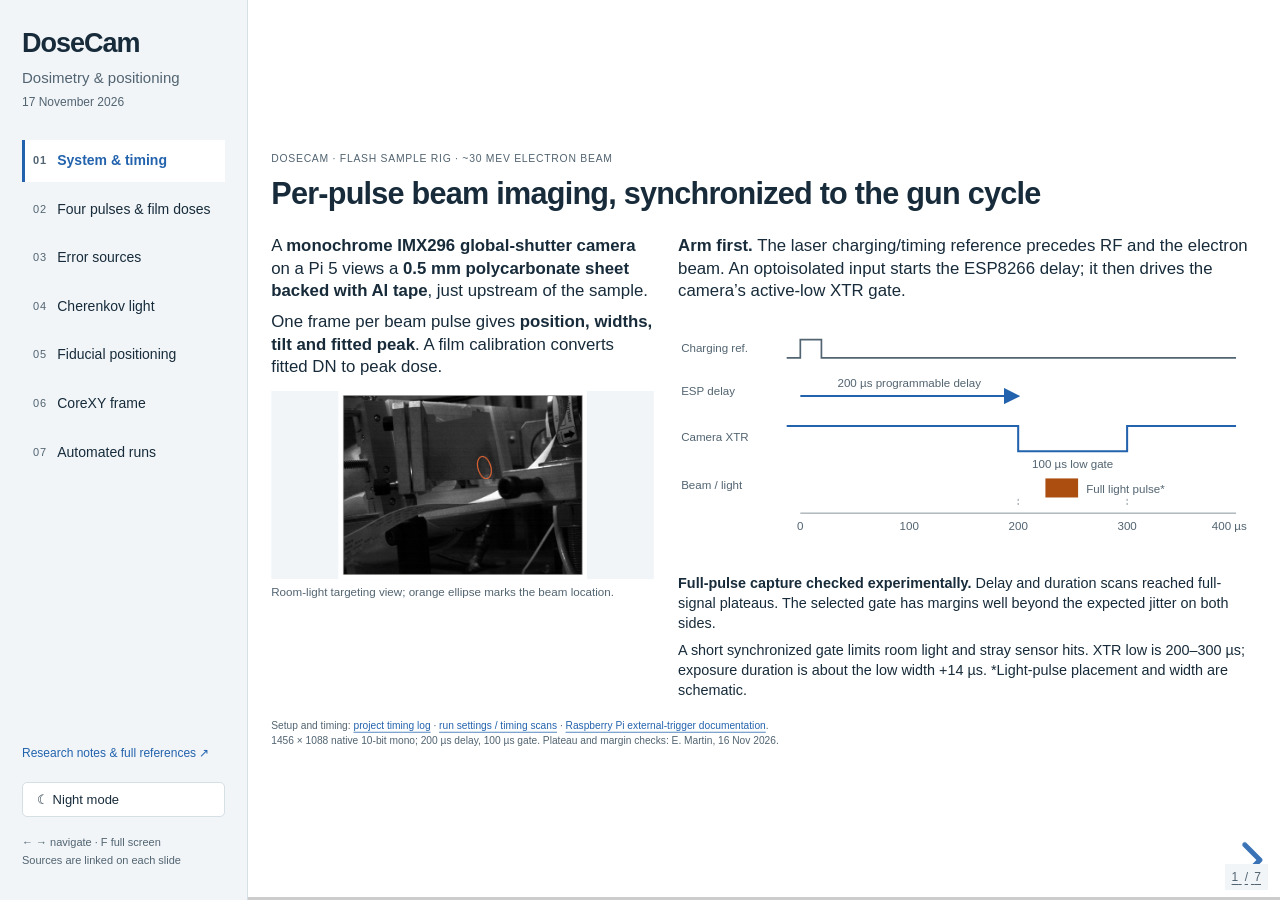
==== docs/slides/2026-11-dosecam-film/index.html @ 444b3585 "Refine CoreXY endpoint loads and document driver holding current" ====
<!DOCTYPE html>
<html lang="en" data-theme="day">
<head>
<meta charset="utf-8"><meta name="viewport" content="width=device-width, initial-scale=1">
<title>DoseCam — dosimetry, positioning and automated runs</title>
<link rel="stylesheet" href="../vendor/reveal.js-5.1.0/reset.css">
<link rel="stylesheet" href="../vendor/reveal.js-5.1.0/reveal.css">
<link rel="stylesheet" href="style.css?v=20261117-torque1">
</head>
<body>
<aside class="outline" aria-label="Presentation outline">
  <a class="brand" href="#/system">DoseCam</a>
  <p class="deck-meta">Dosimetry &amp; positioning<br><span>17 November 2026</span></p>
  <nav aria-label="Slides">
    <a href="#/system" data-slide="0"><span>01</span> System &amp; timing</a>
    <a href="#/comparison" data-slide="1"><span>02</span> Four pulses &amp; film doses</a>
    <a href="#/scatter" data-slide="2"><span>03</span> Error sources</a>
    <a href="#/geometry" data-slide="3"><span>04</span> Cherenkov light</a>
    <a href="#/alignment" data-slide="4"><span>05</span> Fiducial positioning</a>
    <a href="#/corexy" data-slide="5"><span>06</span> CoreXY frame</a>
    <a href="#/automation" data-slide="6"><span>07</span> Automated runs</a>
  </nav>
  <div class="outline-bottom">
    <a href="research.html" target="_blank" rel="noopener">Research notes &amp; full references ↗</a>
    <button id="theme-toggle" type="button" aria-label="Switch to night mode">☾ Night mode</button>
    <p>← → navigate · F full screen<br>Sources are linked on each slide</p>
  </div>
</aside>
<main class="reveal" aria-label="DoseCam presentation"><div class="slides">

<section id="system">
  <p class="eyebrow">DoseCam · FLASH sample rig · ~30 MeV electron beam</p>
  <h1>Per-pulse beam imaging, synchronized to the gun cycle</h1>
  <div class="columns system-layout">
    <div>
      <p>A <b>monochrome IMX296 global-shutter camera</b> on a Pi 5 views a <b>0.5 mm polycarbonate sheet backed with Al tape</b>, just upstream of the sample.</p>
      <p>One frame per beam pulse gives <b>position, widths, tilt and fitted peak</b>. A film calibration converts fitted DN to peak dose.</p>
      <figure class="target-photo"><img src="img/targeting_raw.png" alt="Room-light camera view of the target plate, with an orange ellipse marking the beam position"><figcaption>Room-light targeting view; orange ellipse marks the beam location.</figcaption></figure>
    </div>
    <div>
      <p><b>Arm first.</b> The laser charging/timing reference precedes RF and the electron beam. An optoisolated input starts the ESP8266 delay; it then drives the camera’s active-low XTR gate.</p>
      <svg viewBox="0 0 850 345" role="img" aria-label="Timing relative to laser charging: reference at zero, programmable delay of 200 microseconds, camera XTR low from 200 to 300 microseconds, and the beam-light pulse schematically inside the gate with margins on both sides. Delay and duration scans established a full-signal plateau; the selected margins exceed the expected jitter. Pulse shape and position are schematic.">
        <defs><marker id="delayArrow" markerWidth="8" markerHeight="8" refX="7" refY="4" orient="auto"><path d="M0 0L8 4L0 8" fill="var(--blue)"/></marker></defs>
        <g class="svg-small"><text x="5" y="48">Charging ref.</text><text x="5" y="112">ESP delay</text><text x="5" y="179">Camera XTR</text><text x="5" y="250">Beam / light</text></g>
        <path d="M160 57H180V30H211V57H820" fill="none" stroke="var(--ink2)" stroke-width="2.5"/>
        <path d="M180 113H500" stroke="var(--blue)" stroke-width="3" marker-end="url(#delayArrow)"/>
        <text x="340" y="100" text-anchor="middle" class="svg-small">200 µs programmable delay</text>
        <path d="M160 157H500V194H660V157H820" stroke="var(--blue)" stroke-width="3" fill="none"/>
        <text x="580" y="218" text-anchor="middle" class="svg-small">100 µs low gate</text>
        <rect x="540" y="234" width="48" height="28" fill="var(--orange)"/>
        <text x="600" y="255" class="svg-small">Full light pulse*</text>
        <path d="M500 264V275M660 264V275" stroke="var(--ink2)" stroke-width="1" stroke-dasharray="3 3"/>
        <path d="M180 285H820" fill="none" stroke="var(--ink2)"/>
        <g class="svg-small" text-anchor="middle"><text x="180" y="310">0</text><text x="340" y="310">100</text><text x="500" y="310">200</text><text x="660" y="310">300</text><text x="810" y="310">400 µs</text></g>
      </svg>
      <p class="timing-note"><b>Full-pulse capture checked experimentally.</b> Delay and duration scans reached full-signal plateaus. The selected gate has margins well beyond the expected jitter on both sides.</p>
      <p class="timing-note">A short synchronized gate limits room light and stray sensor hits. XTR low is 200–300 µs; exposure duration is about the low width +14 µs. *Light-pulse placement and width are schematic.</p>
    </div>
  </div>
  <p class="sources">Setup and timing: <a href="../../history/DOSECAM_AGENT_LOG.md" target="_blank">project timing log</a> · <a href="../../analysis/20261116_film_comparison/README.md" target="_blank">run settings / timing scans</a> · <a href="https://www.raspberrypi.com/documentation/accessories/global-shutter-camera.html" target="_blank" rel="noopener">Raspberry Pi external-trigger documentation</a>.<br>1456 × 1088 native 10-bit mono; 200 µs delay, 100 µs gate. Plateau and margin checks: E. Martin, 16 Nov 2026.</p>
</section>

<section id="comparison">
  <p class="eyebrow">13 October 2026 · PolyAlDosCal … 000006 · EBT-XD lot 06092501</p>
  <h1>Four beam pulses: camera fits and film dosimetry</h1>
  <figure class="frame-figure"><img src="img/frames.png" alt="Four background-subtracted beam images on a common color scale, with 1-sigma solid and 2-sigma dashed Gaussian fit ellipses. Pulse 1 B1: film 40.94 Gy; pulse 2 A1: 39.61 Gy; pulse 3 A2: 39.75 Gy; pulse 4 A3: 39.70 Gy."><figcaption>Same net-DN scale; 3 × 3 median for display. Cyan ellipses: fitted 1σ (solid) and 2σ (dashed). Prompt sensor hits are masked in the fit.</figcaption></figure>
  <table class="comparison-table">
    <thead><tr><th>Pulse → film well</th><th>Fit peak (DN)</th><th>Camera peak (Gy)</th><th>EBT-XD peak (Gy)</th><th>Camera − film</th></tr></thead>
    <tbody>
    <tr><td>1 → B1</td><td>42.24</td><td>39.99</td><td><b>40.94</b></td><td>−2.3%</td></tr>
    <tr><td>2 → A1</td><td>42.92</td><td>40.63</td><td><b>39.61</b></td><td>+2.6%</td></tr>
    <tr><td>3 → A2</td><td>42.45</td><td>40.19</td><td><b>39.75</b></td><td>+1.1%</td></tr>
    <tr><td>4 → A3</td><td>41.40</td><td>39.19</td><td><b>39.70</b></td><td>−1.3%</td></tr>
    </tbody>
  </table>
  <p class="comparison-summary"><b>Calibration: 1.0563 DN/Gy</b> = mean fit peak / mean film dose. Camera/film ratio sample SD: <b>2.2%</b> (n = 4). Spot σ ≈ 20 × 35 px; centroid moves ~9 px.</p>
  <p class="sources">Measured data and methods: <a href="../../analysis/20261116_film_comparison/README.md" target="_blank">comparison analysis</a> · <a href="../../analysis/20261116_film_comparison/scripts/crosscal.csv" target="_blank">fit parameters</a> · <a href="../../analysis/20261116_film_comparison/scripts/figs.py" target="_blank">figure source</a>.<br>Film read by J. Sherman using a 24 h curve; peak = maximum over a 10 px window. Frame → well order: B1, A1, A2, A3. Single dose level; zero intercept assumed.</p>
</section>

<section id="scatter">
  <p class="eyebrow">Observed camera / film ratio scatter: 2.2% sample SD · four paired pulses</p>
  <h1>Error sources and what the data constrain</h1>
  <table class="error-table">
    <thead><tr><th>Source</th><th>Size / status</th><th>Evidence and limitation</th></tr></thead>
    <tbody>
    <tr><td><b>Camera photon statistics</b></td><td><b>~0.10%</b> fitted peak</td><td>Ideal Poisson Gaussian floor; N ≈ 1.93 million e⁻ at a 10.7 e⁻/DN gain proxy. 8–12 e⁻/DN gives 0.097–0.118%. <a href="https://softwareservices.flir.com/FFY-U3-16S2-DL/latest/EMVA/EMVA.html" target="_blank" rel="noopener">[1]</a></td></tr>
    <tr><td><b>Read noise / residual hits</b></td><td>~0.2–0.4%</td><td>Fit residual estimate, dependent on correlations; measured dark noise is 0.58 DN rms per pixel.</td></tr>
    <tr><td><b>Masking / fit choices</b></td><td>~1% sensitivity</td><td>Amplitude shifts 1–2% between mask thresholds; much may be common across pulses.</td></tr>
    <tr><td><b>PC / Al-tape target</b></td><td>Likely nonuniform</td><td>Tape surface, contact and local reflectivity can vary across the target. The ~9 px spot drift can therefore change collected light at the same dose; the size of this effect is unmeasured.</td></tr>
    <tr><td><b>Gate timing</b></td><td>Not expected to contribute appreciably</td><td>Delay and duration scans reached full-signal plateaus; operating margins are well beyond expected jitter (operator check).</td></tr>
    <tr><td><b>Film pixel / peak noise</b></td><td>1.9–2.4% per pixel</td><td>Window-maximum error depends on smoothing and correlations; pixel noise cannot be divided by √N for a selected maximum.</td></tr>
    <tr><td><b>Film calibration / rate response</b></td><td>Mixed evidence</td><td>Some EBT-XD studies report UHDR overresponse <a href="https://doi.org/10.3389/fphy.2025.1474416" target="_blank" rel="noopener">[2a]</a><a href="https://doi.org/10.3390/app15148101" target="_blank" rel="noopener">[2b]</a>, others no significant dependence within tested ranges <a href="https://doi.org/10.1002/acm2.13270" target="_blank" rel="noopener">[2c]</a><a href="https://doi.org/10.1016/j.ejmp.2026.105723" target="_blank" rel="noopener">[2d]</a>. No rate-related bias is established for this run.</td></tr>
    </tbody>
  </table>
  <p class="takeaway">The <b>Al-tape target is likely nonuniform</b>: spot motion can change the optical response. The observed <b>2.2%</b> camera/film scatter is much larger than the ideal photon-statistics floor; these data do not isolate each contribution.</p>
  <p class="sources">Local estimates: <a href="../../analysis/20261116_film_comparison/README.md" target="_blank">comparison analysis</a>. [1] <a href="https://softwareservices.flir.com/FFY-U3-16S2-DL/latest/EMVA/EMVA.html" target="_blank" rel="noopener">Teledyne FLIR IMX296 mono EMVA</a> (gain proxy, not this module’s calibration).<br>EBT-XD overresponse: [2a] <a href="https://doi.org/10.3389/fphy.2025.1474416" target="_blank" rel="noopener">Del Sarto et al. (2025)</a>, [2b] <a href="https://doi.org/10.3390/app15148101" target="_blank" rel="noopener">Cayley et al. (2025)</a>. No significant dependence: [2c] <a href="https://doi.org/10.1002/acm2.13270" target="_blank" rel="noopener">Szpala et al. (2021)</a>, [2d] <a href="https://doi.org/10.1016/j.ejmp.2026.105723" target="_blank" rel="noopener">Schott et al. (2026)</a>.<br>Studies use different beam conditions and methods. Schott tests 1.06–3.27 Gy/pulse. All film wells are treated on the same basis.</p>
</section>

<section id="geometry">
  <p class="eyebrow">30 MeV electrons · n ≈ 1.585 · angles measured from the sheet normal</p>
  <h1>Primary Cherenkov light should be internally reflected</h1>
  <div class="columns geometry">
    <div>
      <svg viewBox="0 0 690 500" role="img" aria-label="Cross-section: a near-normal electron beam creates a Cherenkov cone with a 51-degree half-angle. A flat aluminum backing reflects the rays to the polycarbonate-air face. Their incidence exceeds the 39-degree critical angle, so they are totally internally reflected.">
        <defs><marker id="beamArrow" markerWidth="8" markerHeight="8" refX="7" refY="4" orient="auto"><path d="M0 0L8 4L0 8" fill="var(--blue)"/></marker></defs>
        <rect x="410" y="50" width="86" height="390" fill="var(--pc)" stroke="var(--rule)" stroke-width="2"/>
        <rect x="496" y="50" width="12" height="390" fill="var(--ink2)"/>
        <text x="408" y="30" class="svg-label">PC</text><text x="516" y="70" class="svg-label">Flat Al</text>
        <text x="288" y="430" class="svg-small">Air</text><text x="416" y="465" class="svg-small">Thickness exaggerated</text>
        <path d="M90 290H650" stroke="var(--blue)" stroke-width="3" fill="none" marker-end="url(#beamArrow)"/>
        <text x="75" y="321" class="svg-label">30 MeV electron →</text>
        <circle cx="453" cy="290" r="5" fill="var(--ink)"/>
        <path d="M453 290L496 237L410 131L473 53" fill="none" stroke="var(--orange)" stroke-width="4"/>
        <path d="M453 290L496 343L420 437" fill="none" stroke="var(--orange)" stroke-width="3" opacity=".55"/>
        <path d="M410 131H365" stroke="var(--ink2)" stroke-dasharray="5 5" fill="none"/>
        <text x="520" y="221" class="svg-label" fill="var(--orange)">51° cone ray</text>
        <text x="178" y="104" class="svg-label" fill="var(--orange)">51° &gt; 39°</text>
        <text x="178" y="130" class="svg-small">Total internal reflection</text>
        <path d="M375 121L410 131" stroke="var(--ink2)" fill="none"/>
        <text x="69" y="377" class="svg-small" fill="var(--orange)">Orange: ideal primary Cherenkov path</text>
        <text x="69" y="402" class="svg-small">The primary cone is outside the escape cone.</text>
      </svg>
    </div>
    <div>
      <p><b>Cone half-angle:</b> cos θ<sub>C</sub> = 1/(βn) → <b>50.9°</b> for β = 0.99986, n = 1.585. <a href="https://pdg.lbl.gov/2024/reviews/rpp2024-rev-particle-detectors-accel.pdf#page=17" target="_blank" rel="noopener">[3]</a></p>
      <p><b>Escape limit:</b> θ<sub>crit</sub> = sin⁻¹(1/n) = <b>39.1°</b>. A 51° ray would require sin θ<sub>air</sub> = <b>1.23</b>; it cannot refract into air. <a href="https://openstax.org/books/college-physics/pages/25-4-total-internal-reflection" target="_blank" rel="noopener">[4]</a></p>
      <p>A parallel, specular Al backing preserves incidence angle. Up to ~12° sheet tilt leaves the primary cone above the escape limit.</p>
    </div>
  </div>
  <p class="takeaway">For this geometry, primary Cherenkov light should remain inside the sheet after a flat Al reflection. Undoped PC can also produce scintillation light. <a href="https://www.jstage.jst.go.jp/article/jhps/49/2/49_98/_pdf" target="_blank" rel="noopener">[5]</a></p>
  <p class="sources">[3] PDG (2024), §35.5, Eq. 35.5. [4] OpenStax, §25.4, Snell’s law and total internal reflection. Tilt boundary θ<sub>C</sub> − θ<sub>crit</sub> ≈ 11.8° at n = 1.585.<br>[5] Nakamura et al. (2014), <a href="https://doi.org/10.5453/jhps.49.98" target="_blank" rel="noopener">doi:10.5453/jhps.49.98</a>: intrinsic PC emission. Reflection diagram assumes smooth, parallel faces and near-normal primary tracks.</p>
</section>

<section id="alignment">
  <p class="eyebrow">Feature contrast observed · fiducial calibration and monitoring planned</p>
  <h1>Add fiducials to calibrate and monitor target position</h1>
  <div class="columns alignment-examples">
    <figure>
      <h2>Pulse 2 · A1</h2>
      <svg viewBox="40 381 383 313" role="img" aria-label="Contrast-enhanced pulse 2 image showing dark parallel target features below the masked beam region. Cyan ellipses mark the fitted beam location.">
        <image href="../../analysis/20261014/positions_suppressed.png" width="1302" height="714"/>
      </svg>
      <figcaption>Dark parallel features are visible just below the beam.</figcaption>
    </figure>
    <figure>
      <h2>Pulse 4 · A3</h2>
      <svg viewBox="902 381 383 313" role="img" aria-label="Contrast-enhanced pulse 4 image showing a bright L-shaped target or holder feature below and left of the masked beam region. Cyan ellipses mark the fitted beam location.">
        <image href="../../analysis/20261014/positions_suppressed.png" width="1302" height="714"/>
      </svg>
      <figcaption>A bright L-shaped target / holder feature is also visible.</figcaption>
    </figure>
  </div>
  <div class="columns fiducial-plan">
    <p><b>Calibrate:</b> Add fiducial features at known target positions. Use them to calibrate image scale, orientation and perspective in the DoseCam view.</p>
    <p><b>Monitor:</b> Track the fiducials relative to the beam centroid and a reference pose. Flag target shifts or rotation during operation.</p>
  </div>
  <p class="small">The images show existing feature contrast, not installed fiducials. Fiducial tracking and alignment precision are planned work.</p>
  <p class="sources">13 Oct 2026, individual 100 µs exposures. <a href="../../analysis/20261014/positions_suppressed.png" target="_blank">Original analysis</a> · <a href="../../analysis/20261014/analysis_scripts.tgz" target="_blank">processing scripts (shift.py)</a> · <a href="../../analysis/20261116_film_comparison/README.md#alignment-image-provenance" target="_blank">provenance and fiducial plan</a>.<br>Same pixel crop, separate contrast stretches. Gaussian smoothing σ = 6 px; beam region masked to 3.5σ (white), cyan = beam location. Sharpie attribution unconfirmed. Fiducial plan: E. Martin, 17 Nov 2026.</p>
</section>

<section id="corexy">
  <p class="eyebrow">Mechanical replacement · CoreXY-style belt drive · design in progress</p>
  <h1>Keep the motion inside a frame</h1>
  <div class="columns corexy-layout">
    <figure class="corexy-figure">
      <svg viewBox="20 175 985 670" role="img" aria-label="Updated FLASH Core XY v23 CAD preview showing three holders on the central rail, the frame assembly, two motors, MakerBeam dummy and proposed LM8UU mounting brackets.">
        <image href="img/corexy_cad.png?v=23" width="1024" height="1024"/>
      </svg>
      <figcaption>FLASH Core XY v23 · 17 Nov 2026. Three holders at ~75 g each (~225 g total), included in the 3 kg assumed moving load.</figcaption>
    </figure>
    <div class="upgrade-copy">
      <p>Replace the actuator with <b>CoreXY motion inside a fixed frame</b>, reducing exposure to bumps that could shift the target.</p>
      <div class="torque-estimate">
        <h2>3 kg moving load · 2× margin</h2>
        <p class="torque-result"><b>≤~0.33 N·m on the heavier motor</b></p>
        <p class="torque-assumptions">End-load estimate: shifted holders, contents and rail carriages share 70/30; remaining hardware shares 50/50. For shifted mass m_s in kg: heavier-motor torque with 2× margin ≈ 0.235 + 0.0313 m_s N·m. Uses r ≈ 6.38 mm, η = 0.80 and m_s ≤ 3 kg.</p>
        <p class="torque-specs"><b>Assumed STEPPERONLINE motor:</b> <b>0.45 N·m rated holding torque</b> at 1.5 A/phase <a href="https://omc-stepperonline.com/download/17HS15-1504S-X1.pdf" target="_blank" rel="noopener">[6]</a>.<br>EASON TB6600 driver, 12 V / 5 A supply. A 1.5 A setting is available <a href="https://www.amazon.com/dp/B08SG7L54W" target="_blank" rel="noopener">[8]</a>. Holding currents are fixed at the selected electrical angle; no blanket sine-RMS derating applies <a href="https://toshiba.semicon-storage.com/info/TB67S109AFTG_datasheet_en_20250605.pdf?did=14642&amp;prodName=TB67S109AFTG" target="_blank" rel="noopener">[9]</a>.</p>
        <p class="torque-caveat">The 0.33 N·m bound conservatively assigns all 3 kg to the shifted group. Balanced hardware lowers the demand. Published running-torque data use a different driver and 24 V <a href="https://files.omc-stepperonline.com/17HS15-1504S-X1_Torque_Curve.pdf" target="_blank" rel="noopener">[7]</a>.</p>
      </div>
    </div>
  </div>
  <p class="sources"><a href="https://github.com/EricLarueMartin/FLASH_SampleTargetingAndDisometry/blob/main/hardware/cad/FLASH%20Core%20XY.f3z" target="_blank" rel="noopener">CAD source</a> · <a href="../../analysis/20261116_film_comparison/README.md#corexy-torque-estimate" target="_blank">calculations and driver details</a> · [6] <a href="https://www.omc-stepperonline.com/3pcs-nema-17-bipolar-45ncm-63-74oz-in-1-5a-42x42x39mm-4-wires-w-1m-pin-connector-3-17hs15-1504s-x1" target="_blank" rel="noopener">motor specifications</a> · [7] <a href="https://files.omc-stepperonline.com/17HS15-1504S-X1_Torque_Curve.pdf" target="_blank" rel="noopener">torque–speed curve</a> · [8] <a href="https://www.amazon.com/dp/B08SG7L54W" target="_blank" rel="noopener">EASON label</a> · [9] <a href="https://toshiba.semicon-storage.com/info/TB67S109AFTG_datasheet_en_20250605.pdf?did=14642&amp;prodName=TB67S109AFTG" target="_blank" rel="noopener">Toshiba excitation tables</a>.<br>70/30 endpoint sharing is E. Martin's COM estimate. Total mass and 80% efficiency are assumptions. Driver IC and standby-current reduction are unconfirmed. The 0.45 N·m value is rated holding torque, not measured 12 V running torque.</p>
</section>

<section id="automation">
  <p class="eyebrow">Existing Motion / Run interface · illustrative movement and pulse plan</p>
  <h1>Use the web GUI to plan motion and pulse delivery</h1>
  <figure class="run-gui-figure">
    <a href="examples/run-plan.html" target="_blank" rel="noopener" aria-label="Open the full offline example of the existing Run GUI">
      <svg viewBox="14 140 1223 560" role="img" aria-label="Existing Run GUI with an illustrative two-plate plan. Six selected target positions are connected by numbered orange route arrows; the table specifies pulses and delays. Plan path, Run and ABORT controls are visible but disabled in this offline example.">
        <image href="img/run_plan_gui.png" width="1264" height="1135"/>
      </svg>
    </a>
    <figcaption><b>Example:</b> 6 positions, 12 pulses, 1000 ms spacing. Orange arrows show the visit order and return to access. Click for the full GUI example.</figcaption>
  </figure>
  <p class="sources">Existing <a href="https://github.com/EricLarueMartin/FLASH_SampleTargetingAndDisometry/blob/main/motor_control/templates/run.html" target="_blank" rel="noopener">Run interface</a> and <a href="https://github.com/EricLarueMartin/FLASH_SampleTargetingAndDisometry/blob/main/motor_control/sequencer.py" target="_blank" rel="noopener">movement planner / sequencer</a> · <a href="examples/run-plan.html" target="_blank" rel="noopener">offline example</a> · <a href="../../analysis/20261116_film_comparison/README.md#rig-upgrade-slides" target="_blank">provenance</a>.<br>Authentic GUI rendering with illustrative selections and route estimates; controls disabled, no run performed. Current plans specify positions, pulse counts and spacing. Measured-Gy feedback and fiducial checks remain planned.</p>
</section>

</div></main>
<script src="../vendor/reveal.js-5.1.0/reveal.js"></script>
<script>
const themeButton = document.getElementById('theme-toggle');
function setTheme(theme) {
  document.documentElement.dataset.theme = theme;
  themeButton.textContent = theme === 'night' ? '☀ Day mode' : '☾ Night mode';
  themeButton.setAttribute('aria-label', 'Switch to ' + (theme === 'night' ? 'day' : 'night') + ' mode');
  try { localStorage.setItem('dosecam-deck-theme', theme); } catch (_) {}
}
let savedTheme; try { savedTheme = localStorage.getItem('dosecam-deck-theme'); } catch (_) {}
setTheme(savedTheme || (matchMedia('(prefers-color-scheme: dark)').matches ? 'night' : 'day'));
themeButton.addEventListener('click', () => setTheme(document.documentElement.dataset.theme === 'night' ? 'day' : 'night'));
Reveal.initialize({hash:true, width:1280, height:790, margin:0.045, transition:'none', slideNumber:'c/t', center:true, controls:true, progress:true});
function updateOutline() {
  const index = Reveal.getIndices().h;
  document.querySelectorAll('nav [data-slide]').forEach(a => {
    if (Number(a.dataset.slide) === index) a.setAttribute('aria-current','page'); else a.removeAttribute('aria-current');
  });
}
Reveal.on('ready', updateOutline); Reveal.on('slidechanged', updateOutline);
</script>
</body></html>
---- docs/slides/2026-11-dosecam-film/style.css ----
:root{--bg:#fff;--ink:#172b3a;--ink2:#526471;--blue:#2363ad;--teal:#067c87;--orange:#ac4e10;--rule:#d5dfe6;--nav:#f1f5f8;--pc:#e0eff8;--aside:248px;color-scheme:light}
:root[data-theme=night]{--bg:#111c26;--ink:#e4edf5;--ink2:#acbdcc;--blue:#83baff;--teal:#65d2db;--orange:#ffb473;--rule:#3b4e60;--nav:#182733;--pc:#253e50;color-scheme:dark}
*{box-sizing:border-box}html,body{height:100%;margin:0;background:var(--bg);color:var(--ink);font-family:"Segoe UI",Arial,sans-serif}
.outline{position:fixed;inset:0 auto 0 0;width:var(--aside);padding:30px 22px;background:var(--nav);border-right:1px solid var(--rule);display:flex;flex-direction:column;z-index:20;overflow:auto}
.outline a{color:var(--ink);text-decoration:none}.outline .brand{font-size:27px;font-weight:700;letter-spacing:-1px}.deck-meta{color:var(--ink2);font-size:15px;line-height:1.5;margin:10px 0 28px}.deck-meta span{font-size:12px}
.outline nav{display:grid;gap:7px}.outline nav a{display:flex;gap:10px;padding:11px 8px;font-size:14px;line-height:1.4;border-left:3px solid transparent}.outline nav a span{font-size:11px;letter-spacing:1px;padding-top:2px;color:var(--ink2)}.outline nav a[aria-current]{border-color:var(--blue);background:var(--bg);color:var(--blue);font-weight:600}
.outline a:focus-visible,button:focus-visible{outline:3px solid var(--teal);outline-offset:3px}.outline-bottom{margin-top:auto;padding-top:25px}.outline-bottom>a{font-size:12px;line-height:1.5;display:block;color:var(--blue)}.outline-bottom button{margin-top:20px;border:1px solid var(--rule);border-radius:5px;background:var(--bg);color:var(--ink);padding:10px 14px;cursor:pointer;font:inherit;font-size:13px;width:100%;text-align:left}.outline-bottom p{font-size:11px;color:var(--ink2);line-height:1.7;margin:16px 0 0}
.reveal{position:absolute;left:var(--aside);width:calc(100% - var(--aside));height:100%;font-size:26px;color:var(--ink);font-family:inherit}.reveal .slides{text-align:left}.reveal h1{font-size:1.53em;font-weight:700;letter-spacing:-.025em;line-height:1.14;margin:0 0 .48em;color:var(--ink)}.reveal h2{font-size:1.08em;font-weight:650;margin:0 0 .6em;line-height:1.2}.reveal p{font-size:.92em;line-height:1.34;margin:.5em 0}.reveal .lead{font-size:1em;line-height:1.34;margin-bottom:.85em}.reveal .eyebrow{font-size:.52em;letter-spacing:.07em;text-transform:uppercase;color:var(--ink2);margin-bottom:1em}.reveal a{color:var(--blue);text-decoration:underline;text-decoration-thickness:1px;text-underline-offset:3px}.reveal table{width:100%;border-collapse:collapse;font-size:.76em;margin:.6em 0}.reveal th,.reveal td{padding:.52em .5em;border-bottom:1px solid var(--rule);text-align:left;vertical-align:top;line-height:1.3}.reveal th{font-size:.88em;font-weight:600;color:var(--ink2)}#scatter td:nth-child(2){white-space:nowrap}#scatter td:first-child{width:26%}#scatter td:nth-child(2){width:16%}.reveal .takeaway{border-top:2px solid var(--teal);padding-top:.65em;margin-top:1em;font-size:.84em}.reveal .sources{font-size:.51em;line-height:1.45;color:var(--ink2);margin-top:1.15em}.columns{display:grid;grid-template-columns:1fr 1fr;gap:1.3em;align-items:start}.reveal .small{font-size:.65em;line-height:1.35;color:var(--ink2)}.reveal figure{margin:0}.reveal img.qe{display:block;width:100%;height:auto;margin:0;background:white;border-radius:3px}.reveal figcaption{font-size:.58em;line-height:1.35;color:var(--ink2);margin:.5em 0 .8em}.reveal .scenarios{font-size:.64em}.reveal .caution{color:var(--orange)}.reveal .emphasis{background:var(--nav)}.reveal .noise-table{font-size:.88em;margin:1em 0}.compact p{font-size:.79em}.reveal ol{padding-left:1.1em;margin:0}.reveal li{font-size:.85em;line-height:1.35;margin:0 0 .7em}.geometry{grid-template-columns:1.1fr 1fr;gap:1em}.geometry p{font-size:.8em;margin:0 0 .7em}.geometry svg{width:100%;height:auto}.svg-label{font:20px "Segoe UI",Arial,sans-serif;fill:var(--ink)}.svg-small{font:17px "Segoe UI",Arial,sans-serif;fill:var(--ink2)}.reveal .controls{color:var(--blue)}.reveal .progress{color:var(--teal);height:3px}.reveal .slide-number{color:var(--ink2);background:var(--nav);font-family:inherit;padding:7px;font-size:12px;right:12px;bottom:10px}
@media(max-width:900px){:root{--aside:190px}.outline{padding:20px 12px}.outline nav a{font-size:12px;padding:9px 5px}.deck-meta{font-size:13px}.outline .brand{font-size:23px}}
@media(max-width:620px){:root{--aside:0px}.outline{position:fixed;inset:0 0 auto 0;width:100%;height:132px;padding:10px 12px;display:block;border-right:0;border-bottom:1px solid var(--rule);overflow:auto}.outline .brand{font-size:19px}.deck-meta{display:none}.outline nav{display:flex;gap:4px;margin-top:7px}.outline nav a{font-size:11px;max-width:20%;padding:4px;border-left:0;border-bottom:2px solid transparent}.outline nav a span{display:none}.outline-bottom{position:absolute;right:12px;top:9px;padding:0}.outline-bottom>a,.outline-bottom p{display:none}.outline-bottom button{width:auto;margin:0;padding:5px 9px;font-size:11px}.reveal{top:132px;height:calc(100% - 132px)}}
@media print{.outline{display:none}.reveal{left:0;width:100%}html,body{background:white;color:#172b3a}.reveal .sources{font-size:14px}}
:root{--r-background-color:var(--bg)}.reveal-viewport,.reveal .backgrounds{background:var(--bg)}

.reveal b,.reveal strong{font-weight:700}
.system-layout{grid-template-columns:.86fr 1.3fr;gap:1.2em}.system-layout p{font-size:.84em}.system-layout svg{width:100%;height:auto;margin:.45em 0}.system-layout .timing-note{font-size:.72em;line-height:1.38}.reveal .target-photo{margin-top:.65em}.target-photo img{display:block;width:100%;height:245px;object-fit:contain;background:var(--nav)}.target-photo figcaption{margin-top:.45em}
.frame-figure img{display:block;width:100%;height:320px;object-fit:contain;background:white}.frame-figure figcaption{margin:.4em 0}.reveal .comparison-table{font-size:.76em;margin:.5em 0}.comparison-table th,.comparison-table td{padding:.3em .55em}.comparison-table td{font-variant-numeric:tabular-nums}.reveal .comparison-summary{font-size:.8em;line-height:1.35;margin:.6em 0}.reveal #comparison .sources{margin-top:.65em}
.reveal .error-table{font-size:.7em;margin:.55em 0}.error-table th,.error-table td{padding:.25em .5em}.error-table td:first-child{width:25%}.error-table td:nth-child(2){width:23%;white-space:normal}#scatter .takeaway{font-size:.77em;margin-top:.75em}#scatter .sources{margin-top:.75em}

#scatter .error-table td:nth-child(2){white-space:normal}

.alignment-examples{gap:1.4em;margin-top:.7em}.alignment-examples h2{font-size:.83em;margin-bottom:.35em}.alignment-examples svg{display:block;width:440.51px;max-width:100%;height:360px;margin:0 auto;overflow:hidden;background:#fff}.alignment-examples figcaption{font-size:.65em;margin:.45em 0}.reveal .alignment-plan{font-size:.86em;margin:.8em 0 .5em}#alignment .sources{margin-top:.8em}

#alignment .alignment-examples svg{width:367.09px;height:300px}.fiducial-plan{gap:1.4em;margin-top:.6em}.fiducial-plan p{font-size:.78em}.reveal #alignment .small{font-size:.62em;margin-top:.45em}
.corexy-layout{grid-template-columns:1.25fr 1fr;align-items:center;gap:1.4em}.corexy-figure svg{display:block;width:100%;height:auto;overflow:hidden;background:white}.corexy-figure figcaption{font-size:.6em}.upgrade-copy p{font-size:.85em;margin:0 0 .85em}.reveal .run-flow{display:block;width:100%;height:auto;margin:1em 0 .6em}.automation-layout{gap:1.5em}.automation-layout h2{font-size:1em}.automation-layout p{font-size:.87em}.reveal #automation .takeaway{margin-top:1.1em;font-size:.8em}
@media(max-width:620px){.outline nav{overflow-x:auto;max-width:100%;padding-bottom:4px}.outline nav a{flex:0 0 auto;max-width:none}}
.run-gui-figure svg{display:block;width:100%;max-width:1150px;height:auto;margin:0 auto;overflow:hidden;border:1px solid var(--rule);background:#f2f6f8}.run-gui-figure>a{display:block}.reveal .run-gui-figure figcaption{font-size:.64em;margin:.5em 0}.reveal #automation .sources{margin-top:.8em}
.torque-estimate{border-top:2px solid var(--teal);padding-top:.65em;margin-top:.6em}.torque-estimate h2{font-size:.87em;margin:0 0 .45em}.upgrade-copy .torque-result{font-size:1.13em;color:var(--teal);margin:0 0 .35em}.upgrade-copy .torque-assumptions{font-size:.63em;line-height:1.4;margin-bottom:.8em}.upgrade-copy .torque-specs{font-size:.76em;line-height:1.45;margin-bottom:.65em}.upgrade-copy .torque-caveat{font-size:.66em;line-height:1.4;margin-bottom:0}
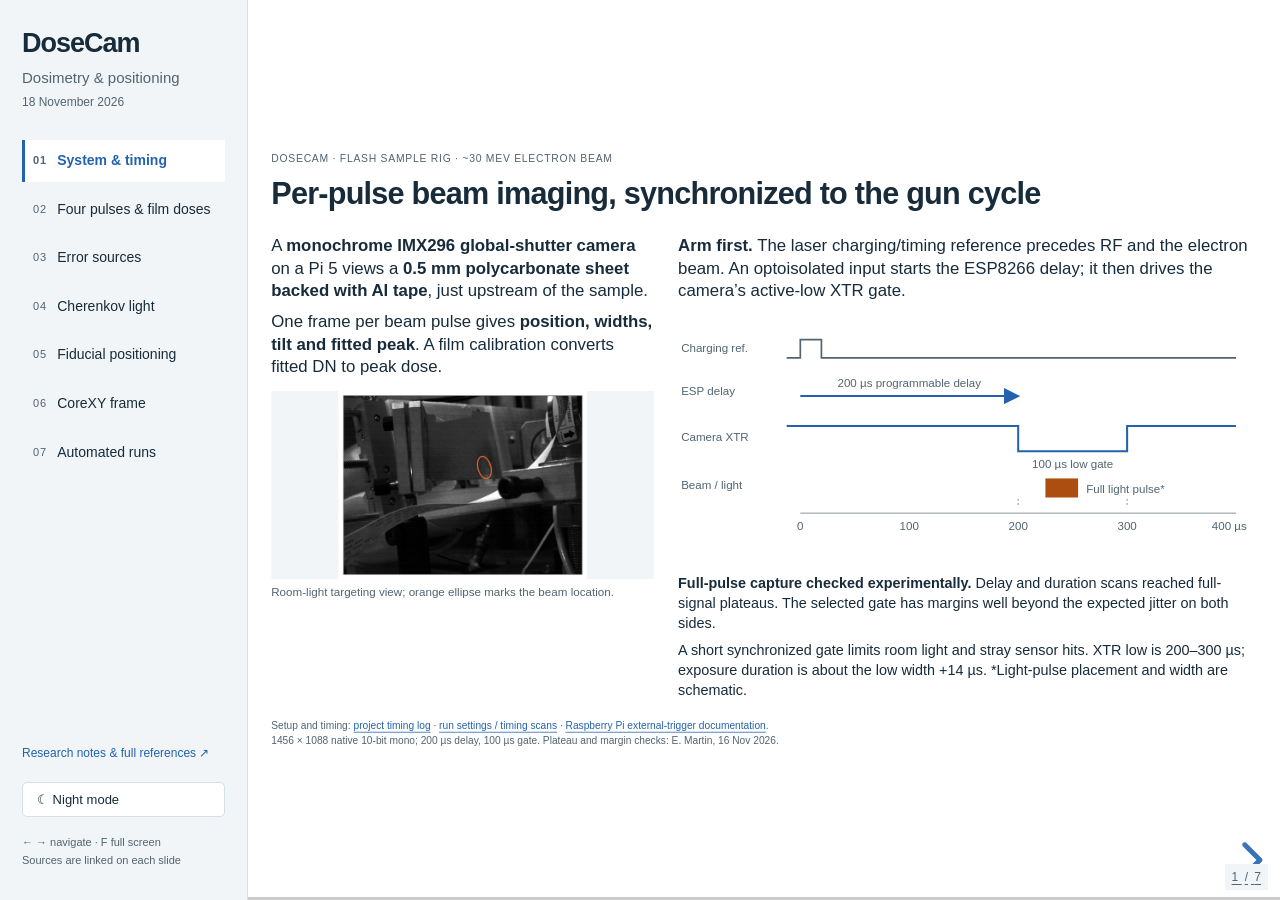
==== commit 1e80a42a: "Clarify film intensity SD and cite absolute-dose uncertainty budgets" ====
--- a/docs/slides/2026-11-dosecam-film/index.html
+++ b/docs/slides/2026-11-dosecam-film/index.html
@@ -10,7 +10,7 @@
 <body>
 <aside class="outline" aria-label="Presentation outline">
   <a class="brand" href="#/system">DoseCam</a>
-  <p class="deck-meta">Dosimetry &amp; positioning<br><span>17 November 2026</span></p>
+  <p class="deck-meta">Dosimetry &amp; positioning<br><span>18 November 2026</span></p>
   <nav aria-label="Slides">
     <a href="#/system" data-slide="0"><span>01</span> System &amp; timing</a>
     <a href="#/comparison" data-slide="1"><span>02</span> Four pulses &amp; film doses</a>
@@ -65,16 +65,16 @@
   <h1>Four beam pulses: camera fits and film dosimetry</h1>
   <figure class="frame-figure"><img src="img/frames.png" alt="Four background-subtracted beam images on a common color scale, with 1-sigma solid and 2-sigma dashed Gaussian fit ellipses. Pulse 1 B1: film 40.94 Gy; pulse 2 A1: 39.61 Gy; pulse 3 A2: 39.75 Gy; pulse 4 A3: 39.70 Gy."><figcaption>Same net-DN scale; 3 × 3 median for display. Cyan ellipses: fitted 1σ (solid) and 2σ (dashed). Prompt sensor hits are masked in the fit.</figcaption></figure>
   <table class="comparison-table">
-    <thead><tr><th>Pulse → film well</th><th>Fit peak (DN)</th><th>Camera peak (Gy)</th><th>EBT-XD peak (Gy)</th><th>Camera − film</th></tr></thead>
+    <thead><tr><th>Pulse → film well</th><th>Fit peak ± 1σ (DN)</th><th>Camera peak (Gy)</th><th>EBT-XD peak (Gy)</th><th>Camera − film</th></tr></thead>
     <tbody>
-    <tr><td>1 → B1</td><td>42.24</td><td>39.99</td><td><b>40.94</b></td><td>−2.3%</td></tr>
-    <tr><td>2 → A1</td><td>42.92</td><td>40.63</td><td><b>39.61</b></td><td>+2.6%</td></tr>
-    <tr><td>3 → A2</td><td>42.45</td><td>40.19</td><td><b>39.75</b></td><td>+1.1%</td></tr>
-    <tr><td>4 → A3</td><td>41.40</td><td>39.19</td><td><b>39.70</b></td><td>−1.3%</td></tr>
+    <tr><td>1 → B1</td><td>42.24 ± 0.16</td><td>39.99</td><td><b>40.94</b></td><td>−2.3%</td></tr>
+    <tr><td>2 → A1</td><td>42.92 ± 0.17</td><td>40.63</td><td><b>39.61</b></td><td>+2.6%</td></tr>
+    <tr><td>3 → A2</td><td>42.45 ± 0.15</td><td>40.19</td><td><b>39.75</b></td><td>+1.1%</td></tr>
+    <tr><td>4 → A3</td><td>41.40 ± 0.15</td><td>39.19</td><td><b>39.70</b></td><td>−1.3%</td></tr>
     </tbody>
   </table>
   <p class="comparison-summary"><b>Calibration: 1.0563 DN/Gy</b> = mean fit peak / mean film dose. Camera/film ratio sample SD: <b>2.2%</b> (n = 4). Spot σ ≈ 20 × 35 px; centroid moves ~9 px.</p>
-  <p class="sources">Measured data and methods: <a href="../../analysis/20261116_film_comparison/README.md" target="_blank">comparison analysis</a> · <a href="../../analysis/20261116_film_comparison/scripts/crosscal.csv" target="_blank">fit parameters</a> · <a href="../../analysis/20261116_film_comparison/scripts/figs.py" target="_blank">figure source</a>.<br>Film read by J. Sherman using a 24 h curve; peak = maximum over a 10 px window. Frame → well order: B1, A1, A2, A3. Single dose level; zero intercept assumed.</p>
+  <p class="sources">Measured data and methods: <a href="../../analysis/20261116_film_comparison/README.md" target="_blank">comparison analysis</a> · <a href="../../analysis/20261116_film_comparison/scripts/peak_fit_uncertainty.csv" target="_blank">nominal camera fit errors</a> · <a href="../../analysis/20261116_film_comparison/scripts/figs.py" target="_blank">figure source</a>.<br>Camera errors: residual-scaled covariance, reconstructed from archived fit parameters; nominal 1σ with independent-pixel approximation. Film read by J. Sherman; workbook reports intensity SD, with no complete dose-uncertainty budget. Frame → well order: B1, A1, A2, A3. Calibration unchanged.</p>
 </section>
 
 <section id="scatter">
@@ -83,17 +83,16 @@
   <table class="error-table">
     <thead><tr><th>Source</th><th>Size / status</th><th>Evidence and limitation</th></tr></thead>
     <tbody>
-    <tr><td><b>Camera photon statistics</b></td><td><b>~0.10%</b> fitted peak</td><td>Ideal Poisson Gaussian floor; N ≈ 1.93 million e⁻ at a 10.7 e⁻/DN gain proxy. 8–12 e⁻/DN gives 0.097–0.118%. <a href="https://softwareservices.flir.com/FFY-U3-16S2-DL/latest/EMVA/EMVA.html" target="_blank" rel="noopener">[1]</a></td></tr>
-    <tr><td><b>Read noise / residual hits</b></td><td>~0.2–0.4%</td><td>Fit residual estimate, dependent on correlations; measured dark noise is 0.58 DN rms per pixel.</td></tr>
+    <tr><td><b>Camera peak fit — combined statistics</b></td><td><b>0.35–0.39%</b> nominal 1σ</td><td>Residual-scaled parameter covariance already includes photon, read/background and other residual noise. No separate photon or read term is added. <a href="../../analysis/20261116_film_comparison/scripts/peak_fit_uncertainty.csv" target="_blank">[1]</a></td></tr>
     <tr><td><b>Masking / fit choices</b></td><td>~1% sensitivity</td><td>Amplitude shifts 1–2% between mask thresholds; much may be common across pulses.</td></tr>
     <tr><td><b>PC / Al-tape target</b></td><td>Likely nonuniform</td><td>Tape surface, contact and local reflectivity can vary across the target. The ~9 px spot drift can therefore change collected light at the same dose; the size of this effect is unmeasured.</td></tr>
     <tr><td><b>Gate timing</b></td><td>Not expected to contribute appreciably</td><td>Delay and duration scans reached full-signal plateaus; operating margins are well beyond expected jitter (operator check).</td></tr>
-    <tr><td><b>Film pixel / peak noise</b></td><td>1.9–2.4% per pixel</td><td>Window-maximum error depends on smoothing and correlations; pixel noise cannot be divided by √N for a selected maximum.</td></tr>
-    <tr><td><b>Film calibration / rate response</b></td><td>Mixed evidence</td><td>Some EBT-XD studies report UHDR overresponse <a href="https://doi.org/10.3389/fphy.2025.1474416" target="_blank" rel="noopener">[2a]</a><a href="https://doi.org/10.3390/app15148101" target="_blank" rel="noopener">[2b]</a>, others no significant dependence within tested ranges <a href="https://doi.org/10.1002/acm2.13270" target="_blank" rel="noopener">[2c]</a><a href="https://doi.org/10.1016/j.ejmp.2026.105723" target="_blank" rel="noopener">[2d]</a>. No rate-related bias is established for this run.</td></tr>
+    <tr><td><b>Film dose reference</b></td><td><b>~3% (k = 1)</b> literature benchmark</td><td>Workbook intensity SD is not a full dose uncertainty. One EBT-XD budget gives ≈2.8% excluding delivery variation <a href="https://doi.org/10.1002/mp.70022" target="_blank" rel="noopener">[3]</a>. Protocol dependent; not verified for our 40 Gy readings.</td></tr>
+    <tr><td><b>Film rate response</b></td><td>Mixed evidence; minor caveat</td><td>Some EBT-XD studies report UHDR overresponse <a href="https://doi.org/10.3389/fphy.2025.1474416" target="_blank" rel="noopener">[2a]</a><a href="https://doi.org/10.3390/app15148101" target="_blank" rel="noopener">[2b]</a>, others no significant dependence within tested ranges <a href="https://doi.org/10.1002/acm2.13270" target="_blank" rel="noopener">[2c]</a><a href="https://doi.org/10.1016/j.ejmp.2026.105723" target="_blank" rel="noopener">[2d]</a>. No rate-related bias is established for this run.</td></tr>
     </tbody>
   </table>
-  <p class="takeaway">The <b>Al-tape target is likely nonuniform</b>: spot motion can change the optical response. The observed <b>2.2%</b> camera/film scatter is much larger than the ideal photon-statistics floor; these data do not isolate each contribution.</p>
-  <p class="sources">Local estimates: <a href="../../analysis/20261116_film_comparison/README.md" target="_blank">comparison analysis</a>. [1] <a href="https://softwareservices.flir.com/FFY-U3-16S2-DL/latest/EMVA/EMVA.html" target="_blank" rel="noopener">Teledyne FLIR IMX296 mono EMVA</a> (gain proxy, not this module’s calibration).<br>EBT-XD overresponse: [2a] <a href="https://doi.org/10.3389/fphy.2025.1474416" target="_blank" rel="noopener">Del Sarto et al. (2025)</a>, [2b] <a href="https://doi.org/10.3390/app15148101" target="_blank" rel="noopener">Cayley et al. (2025)</a>. No significant dependence: [2c] <a href="https://doi.org/10.1002/acm2.13270" target="_blank" rel="noopener">Szpala et al. (2021)</a>, [2d] <a href="https://doi.org/10.1016/j.ejmp.2026.105723" target="_blank" rel="noopener">Schott et al. (2026)</a>.<br>Studies use different beam conditions and methods. Schott tests 1.06–3.27 Gy/pulse. All film wells are treated on the same basis.</p>
+  <p class="takeaway"><b>Camera noise is counted once.</b> Film calibration has a shared scale uncertainty. The literature total is not added to the workbook SD; these rows are not summed as independent uncertainties.</p>
+  <p class="sources">[1] <a href="../../analysis/20261116_film_comparison/scripts/fit_noise_audit.json" target="_blank">noise-accounting audit</a> · <a href="../../analysis/20261116_film_comparison/README.md#camera-peak-fit-error-and-noise-accounting" target="_blank">method and assumptions</a>. Nominal covariance assumes independent pixels; background is correlated.<br>Rate evidence: [2a] <a href="https://doi.org/10.3389/fphy.2025.1474416" target="_blank" rel="noopener">Del Sarto (2025)</a>, [2b] <a href="https://doi.org/10.3390/app15148101" target="_blank" rel="noopener">Cayley (2025)</a>; no significant dependence: [2c] <a href="https://doi.org/10.1002/acm2.13270" target="_blank" rel="noopener">Szpala (2021)</a>, [2d] <a href="https://doi.org/10.1016/j.ejmp.2026.105723" target="_blank" rel="noopener">Schott (2026)</a>. Different conditions; no rate correction assigned.<br>Absolute-dose budgets: [3] <a href="https://doi.org/10.1002/mp.70022" target="_blank" rel="noopener">Jung (2025), Table 4</a>: 3.5% k = 1 at ~22 Gy, including 2% beam stability; ≈2.8% without that term (our calculation). <a href="https://doi.org/10.1002/pro6.1236" target="_blank" rel="noopener">Raj (2024), Table 1</a>: 1.52% k = 1 at 0.5–30 Gy. <a href="https://doi.org/10.1002/mp.14497" target="_blank" rel="noopener">AAPM TG-235 §6.H</a>: evaluate each protocol.</p>
 </section>
 
 <section id="geometry">
@@ -166,20 +165,21 @@
       <svg viewBox="20 175 985 670" role="img" aria-label="Updated FLASH Core XY v23 CAD preview showing three holders on the central rail, the frame assembly, two motors, MakerBeam dummy and proposed LM8UU mounting brackets.">
         <image href="img/corexy_cad.png?v=23" width="1024" height="1024"/>
       </svg>
-      <figcaption>FLASH Core XY v23 · 17 Nov 2026. Three holders at ~75 g each (~225 g total), included in the 3 kg assumed moving load.</figcaption>
+      <figcaption>FLASH Core XY v23 · 17 Nov 2026. Three holders at ~75 g each (~225 g total), included in the itemized moving-mass estimate.</figcaption>
     </figure>
     <div class="upgrade-copy">
       <p>Replace the actuator with <b>CoreXY motion inside a fixed frame</b>, reducing exposure to bumps that could shift the target.</p>
       <div class="torque-estimate">
-        <h2>3 kg moving load · 2× margin</h2>
-        <p class="torque-result"><b>≤~0.33 N·m on the heavier motor</b></p>
-        <p class="torque-assumptions">End-load estimate: shifted holders, contents and rail carriages share 70/30; remaining hardware shares 50/50. For shifted mass m_s in kg: heavier-motor torque with 2× margin ≈ 0.235 + 0.0313 m_s N·m. Uses r ≈ 6.38 mm, η = 0.80 and m_s ≤ 3 kg.</p>
-        <p class="torque-specs"><b>Assumed STEPPERONLINE motor:</b> <b>0.45 N·m rated holding torque</b> at 1.5 A/phase <a href="https://omc-stepperonline.com/download/17HS15-1504S-X1.pdf" target="_blank" rel="noopener">[6]</a>.<br>EASON TB6600 driver, 12 V / 5 A supply. A 1.5 A setting is available <a href="https://www.amazon.com/dp/B08SG7L54W" target="_blank" rel="noopener">[8]</a>. Holding currents are fixed at the selected electrical angle; no blanket sine-RMS derating applies <a href="https://toshiba.semicon-storage.com/info/TB67S109AFTG_datasheet_en_20250605.pdf?did=14642&amp;prodName=TB67S109AFTG" target="_blank" rel="noopener">[9]</a>.</p>
-        <p class="torque-caveat">The 0.33 N·m bound conservatively assigns all 3 kg to the shifted group. Balanced hardware lowers the demand. Published running-torque data use a different driver and 24 V <a href="https://files.omc-stepperonline.com/17HS15-1504S-X1_Torque_Curve.pdf" target="_blank" rel="noopener">[7]</a>.</p>
+        <h2>Estimated moving mass ~2.43 kg · 2× margin</h2>
+        <p class="torque-result"><b>~0.22 N·m on the heavier motor</b></p>
+        <p class="torque-assumptions"><b>Shifted group ~0.814 kg:</b> 3 × 75 g holders, 9 × 30 g mice <a href="https://www.jax.org/jax-mice-and-services/strain-data-sheet-pages/body-weight-chart-000664" target="_blank" rel="noopener">[10]</a>, 9 × 15 g capped tubes <a href="https://sustainability.sarstedt.com/en/US/c/life-science/sample-handling/reagent-and-centrifuge-tubes/p/screw-cap-tubes-with-conical-base/62.548.101" target="_blank" rel="noopener">[11]</a> and 2 × 92 g MGN15H carriages <a href="https://hiwin.com/wp-content/uploads/2026/08/HIWIN-Linear-Guideway-Catalog-1.pdf#page=91" target="_blank" rel="noopener">[12]</a>, shared 70/30.</p>
+        <p class="torque-assumptions"><b>Balanced hardware ~1.615 kg:</b> 1 m rail (1.060 kg) <a href="https://hiwin.com/wp-content/uploads/2026/08/HIWIN-Linear-Guideway-Catalog-1.pdf#page=91" target="_blank" rel="noopener">[12]</a>, 1.2 m MakerBeamXL (0.356 kg) <a href="https://www.makerbeam.com/blogs/makerbeam/specifications-makerbeam-and-openbeam/" target="_blank" rel="noopener">[13]</a>, 4 pulleys, 3.2 m belt, 4 LM8UU, 24 g printed bearing brackets, 4 L brackets and fasteners (~0.199 kg combined) <a href="../../analysis/20261116_film_comparison/README.md#balanced-moving-hardware" target="_blank">[9]</a>, shared 50/50.</p>
+        <p class="torque-specs"><b>STEPPERONLINE 17HS15-1504S-X1:</b> <b>0.45 N·m rated holding torque</b> at 1.5 A/phase <a href="https://omc-stepperonline.com/download/17HS15-1504S-X1.pdf" target="_blank" rel="noopener">[6]</a>. EASON TB6600 driver, 12 V / 5 A supply <a href="https://www.amazon.com/dp/B08SG7L54W" target="_blank" rel="noopener">[8]</a>.</p>
+        <p class="torque-caveat">The opposite motor requires <b>~0.16 N·m with the same 2× margin</b>. Uses 2gmr/η, r ≈ 6.38 mm and η = 0.80. Published running-torque data use a different driver and 24 V <a href="https://files.omc-stepperonline.com/17HS15-1504S-X1_Torque_Curve.pdf" target="_blank" rel="noopener">[7]</a>.</p>
       </div>
     </div>
   </div>
-  <p class="sources"><a href="https://github.com/EricLarueMartin/FLASH_SampleTargetingAndDisometry/blob/main/hardware/cad/FLASH%20Core%20XY.f3z" target="_blank" rel="noopener">CAD source</a> · <a href="../../analysis/20261116_film_comparison/README.md#corexy-torque-estimate" target="_blank">calculations and driver details</a> · [6] <a href="https://www.omc-stepperonline.com/3pcs-nema-17-bipolar-45ncm-63-74oz-in-1-5a-42x42x39mm-4-wires-w-1m-pin-connector-3-17hs15-1504s-x1" target="_blank" rel="noopener">motor specifications</a> · [7] <a href="https://files.omc-stepperonline.com/17HS15-1504S-X1_Torque_Curve.pdf" target="_blank" rel="noopener">torque–speed curve</a> · [8] <a href="https://www.amazon.com/dp/B08SG7L54W" target="_blank" rel="noopener">EASON label</a> · [9] <a href="https://toshiba.semicon-storage.com/info/TB67S109AFTG_datasheet_en_20250605.pdf?did=14642&amp;prodName=TB67S109AFTG" target="_blank" rel="noopener">Toshiba excitation tables</a>.<br>70/30 endpoint sharing is E. Martin's COM estimate. Total mass and 80% efficiency are assumptions. Driver IC and standby-current reduction are unconfirmed. The 0.45 N·m value is rated holding torque, not measured 12 V running torque.</p>
+  <p class="sources"><a href="https://github.com/EricLarueMartin/FLASH_SampleTargetingAndDisometry/blob/main/hardware/cad/FLASH%20Core%20XY.f3z" target="_blank" rel="noopener">CAD source</a> · [9] <a href="../../analysis/20261116_film_comparison/README.md#corexy-torque-estimate" target="_blank">complete mass ledger, primary sources and torque calculation</a> · [6] <a href="https://www.omc-stepperonline.com/3pcs-nema-17-bipolar-45ncm-63-74oz-in-1-5a-42x42x39mm-4-wires-w-1m-pin-connector-3-17hs15-1504s-x1" target="_blank" rel="noopener">motor specifications</a> · [7] <a href="https://files.omc-stepperonline.com/17HS15-1504S-X1_Torque_Curve.pdf" target="_blank" rel="noopener">torque–speed curve</a>.<br>Masses are estimates except the user-reported 24 g printed brackets. Small pulleys, L brackets and fasteners use stated allowances. 70/30 endpoint sharing and 80% efficiency are assumptions. The motor rating is holding torque.</p>
 </section>
 
 <section id="automation">
